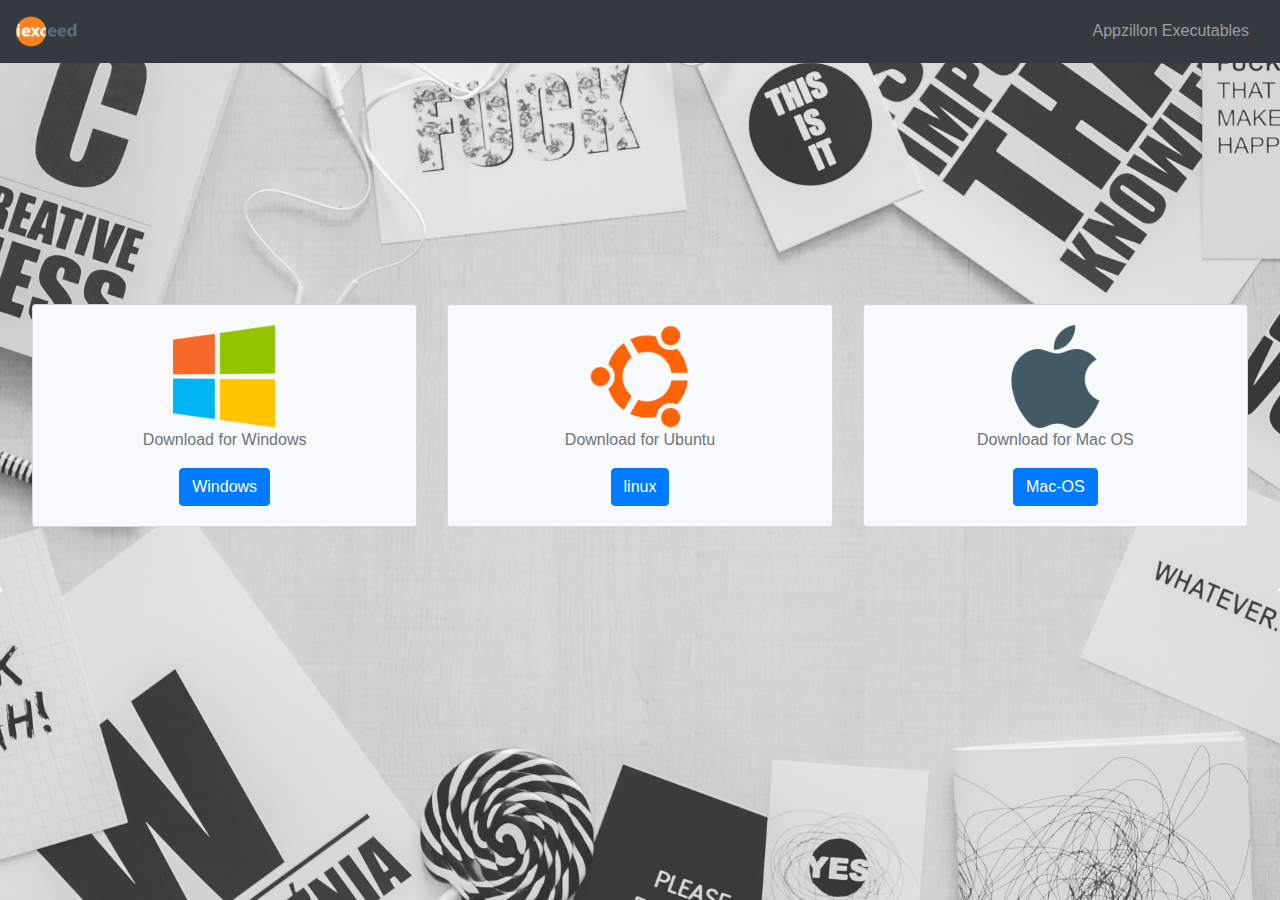
==== Appzillon/index.html @ eced7a41 "All" ====
<!DOCTYPE html>
<html lang="en">
  <head>
    <title>Appzillon</title>
  <meta charset="utf-8">
  <meta name="viewport" content="width=device-width, initial-scale=1">
  <link rel="stylesheet" href="https://maxcdn.bootstrapcdn.com/bootstrap/4.1.3/css/bootstrap.min.css">
  <script src="https://ajax.googleapis.com/ajax/libs/jquery/3.3.1/jquery.min.js"></script>
  <script src="https://cdnjs.cloudflare.com/ajax/libs/popper.js/1.14.3/umd/popper.min.js"></script>
  <script src="https://maxcdn.bootstrapcdn.com/bootstrap/4.1.3/js/bootstrap.min.js"></script>
  <script src="scripts\route.js"></script> 
  <style>
html {
    background-image: url(mainbg.jpg);
    background-repeat: no-repeat;
    background-position: center;
    background-size: cover;
    width: 100%;
    height: 100%;
}
.jumbotron{
margin-bottom:0
}
.footer {
    position: fixed;
    left: 0;
    bottom: 0;
    width: 100%;
    text-align: right;
}
  </style>
  </head>

</head>

<body>
 <!-- ============================NAVBAR========================================== -->
<nav class="navbar navbar-expand-sm bg-dark navbar-dark fixed-top">
  <!-- Brand/logo -->
  <a class="navbar-brand" href="#">
    <img src=".\images\i-exceed.png" alt="logo" style="width:30%;">
  </a>

<div class="container justify-content-end">
  <span class="navbar-text">
    Appzillon Executables
  </span>
</div>
</nav>


<!-- ============================Appzillon-Logo========================================== -->
<!-- 
<div class="jumbotron" style="background: url(images/mainbg.jpg) no-repeat center center fixed; -webkit-background-size: cover; -moz-background-size: cover; -o-background-size: cover; background-size: cover;">
  <br></br>
  <img src="images\Appzillon-Logo.png" class="mx-auto d-block">
</div> -->
<!-- ============================Download-Cards========================================== -->
<div class="jumbotron" style="background: url(images/mainbg.jpg) no-repeat center center fixed; -webkit-background-size: cover; -moz-background-size: cover; -o-background-size: cover; background-size: cover;">
  <br></br><br></br><br></br><br></br><br></br>
  <div class="card-deck">
    <div class="card bg-light">
      <div class="card-body text-center">
	<img class="card-img-top" src=".\images\win.png" alt="Card image" style="width:30%">
        <p class="card-text text-muted">Download for Windows</p>
	<button type="button" onclick="windows()" class="btn btn-primary">Windows</button>
      </div>
    </div>
    <div class="card bg-light">
      <div class="card-body text-center"><img class="card-img-top" src=".\images\OS_Ubuntu.png" alt="Card image" style="width:30%">
        <p class="card-text text-muted">Download for Ubuntu</p>
	<button type="button" onclick="linux()" class="btn btn-primary">linux</button>
      </div>
    </div>
    <div class="card bg-light">
      <div class="card-body text-center"><img class="card-img-top" src=".\images\mac.png" alt="Card image" style="width:30%">
        <p class="card-text text-muted">Download for Mac OS</p>
	<button type="button" onclick="macos()" class="btn btn-primary">Mac-OS</button>
      </div>
    </div> 
  </div>
</div>


<!-- 
<div class="footer bg-dark">
    <a class="navbar-brand" href="#">
        <img src=".\images\Appzillon-Logo.png" alt="logo" style="width:10%;">
    </a>
     
</div> -->




</body>
</html>
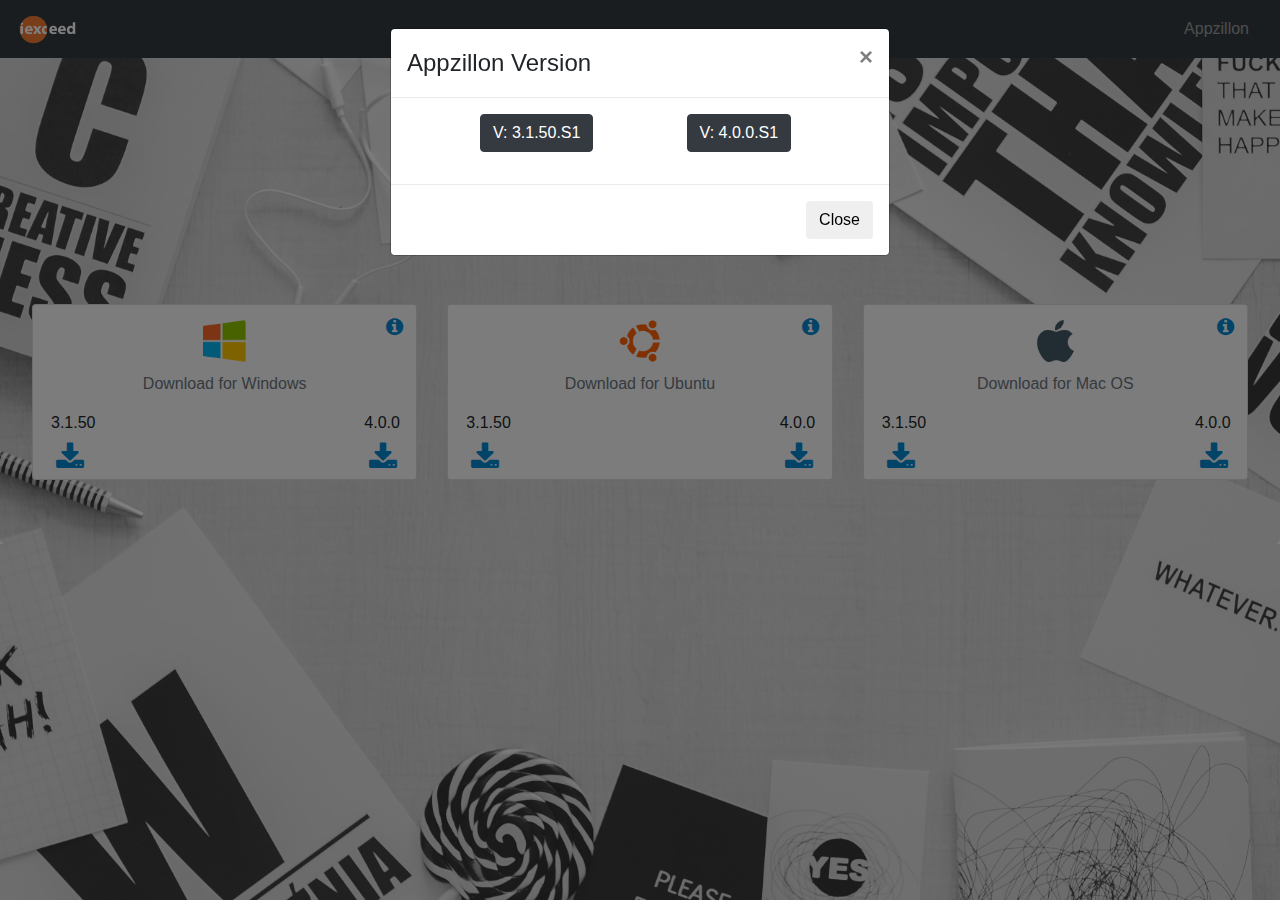
==== commit 6213632f: "All" ====
--- a/Appzillon/index.html
+++ b/Appzillon/index.html
@@ -1,17 +1,20 @@
 <!DOCTYPE html>
 <html lang="en">
-  <head>
-    <title>Appzillon</title>
+
+<head>
+  <title>Appzillon</title>
   <meta charset="utf-8">
   <meta name="viewport" content="width=device-width, initial-scale=1">
   <link rel="stylesheet" href="https://maxcdn.bootstrapcdn.com/bootstrap/4.1.3/css/bootstrap.min.css">
   <script src="https://ajax.googleapis.com/ajax/libs/jquery/3.3.1/jquery.min.js"></script>
   <script src="https://cdnjs.cloudflare.com/ajax/libs/popper.js/1.14.3/umd/popper.min.js"></script>
   <script src="https://maxcdn.bootstrapcdn.com/bootstrap/4.1.3/js/bootstrap.min.js"></script>
-  <script src="scripts\route.js"></script> 
+  <link href="https://maxcdn.bootstrapcdn.com/font-awesome/4.7.0/css/font-awesome.min.css" rel="stylesheet">
+  <script src="scripts\route.js"></script>
+  <script src="scripts\load.js"></script>
   <style>
-html {
-    background-image: url(mainbg.jpg);
+    html {
+    background-image: url(./images/mainbg.jpg);
     background-repeat: no-repeat;
     background-position: center;
     background-size: cover;
@@ -20,6 +23,7 @@
 }
 .jumbotron{
 margin-bottom:0
+
 }
 .footer {
     position: fixed;
@@ -28,61 +32,310 @@
     width: 100%;
     text-align: right;
 }
+.fa {
+    font-size: 30px;
+}
+.fa-info-circle{
+    color: #0288D1;
+    font-size: 20px;
+    position: absolute;
+    right: 0;
+    top: 5px;
+}
+.fa-download{
+  margin: 20px 0 0 0;
+}
+html [type=button] {
+    -webkit-appearance: none;
+}
+.downloadBtn {
+  float: left;
+}
+.downloadBtn p {
+  margin-bottom: 0;
+}
+.modal-body p {
+  display: inline-block;
+  width: 40%;
+}
+.versionName {
+  margin-left: 18px;
+  float: left;
+  clear: both;
+}
+.downloadBtn span.btn.fa.fa-download {
+  float: left;
+  clear: both;
+  margin-top: 0;
+  margin-left: 10px;
+}
+.downloadBtn .pull-right {
+  margin-right: 3px;
+}
+.card-body {
+  padding: 15px;
+}
+.card-text.text-muted {
+  margin-top: 10px;
+}
   </style>
-  </head>
 
 </head>
 
 <body>
- <!-- ============================NAVBAR========================================== -->
-<nav class="navbar navbar-expand-sm bg-dark navbar-dark fixed-top">
-  <!-- Brand/logo -->
-  <a class="navbar-brand" href="#">
-    <img src=".\images\i-exceed.png" alt="logo" style="width:30%;">
-  </a>
-
-<div class="container justify-content-end">
-  <span class="navbar-text">
-    Appzillon Executables
-  </span>
-</div>
-</nav>
-
-
-<!-- ============================Appzillon-Logo========================================== -->
-<!-- 
+
+
+  <div class="container">
+    <div id="myModal1" class="modal fade" role="dialog">
+      <div class="modal-dialog">
+        <!-- Modal content-->
+        <div class="modal-content">
+          <div class="modal-header">
+            <h4 class="modal-title ">Appzillon Version</h4>
+            <button type="button" class="close" data-dismiss="modal">&times;</button>
+            <!-- <h4 class="modal-title">Modal Header</h4> -->
+          </div>
+          <div class="modal-body">
+            <!-- <p>Some text in the modal.</p> -->
+            <p class="pull-right"><button type="button" onclick="windows()" class="btn btn-dark pull-left" data-dismiss="modal">V:
+                4.0.0.S1</button></p>
+            <p class="pull-left"><button type="button" onclick="windows()" class="btn btn-dark pull-right" data-dismiss="modal">V:
+                3.1.50.S1</button></p>
+          </div>
+          <div class="modal-footer">
+            <button type="button" class="btn btn-default" data-dismiss="modal">Close</button>
+          </div>
+        </div>
+
+      </div>
+    </div>
+  </div>
+
+
+
+  <!-- ============================NAVBAR========================================== -->
+  <nav class="navbar navbar-expand-sm bg-dark navbar-dark fixed-top">
+    <!-- Brand/logo -->
+    <a class="navbar-brand justify-content-start" href="#">
+      <img src=".\images\i-exceed-01.png" alt="logo" style="width:20%;">
+    </a>
+    <div class="container justify-content-end">
+      <span class="navbar-text">
+        Appzillon
+      </span>
+    </div>
+
+  </nav>
+
+
+
+
+
+  <!-- ============================Appzillon-Logo========================================== -->
+  <!-- 
 <div class="jumbotron" style="background: url(images/mainbg.jpg) no-repeat center center fixed; -webkit-background-size: cover; -moz-background-size: cover; -o-background-size: cover; background-size: cover;">
   <br></br>
   <img src="images\Appzillon-Logo.png" class="mx-auto d-block">
 </div> -->
-<!-- ============================Download-Cards========================================== -->
-<div class="jumbotron" style="background: url(images/mainbg.jpg) no-repeat center center fixed; -webkit-background-size: cover; -moz-background-size: cover; -o-background-size: cover; background-size: cover;">
-  <br></br><br></br><br></br><br></br><br></br>
-  <div class="card-deck">
-    <div class="card bg-light">
-      <div class="card-body text-center">
-	<img class="card-img-top" src=".\images\win.png" alt="Card image" style="width:30%">
-        <p class="card-text text-muted">Download for Windows</p>
-	<button type="button" onclick="windows()" class="btn btn-primary">Windows</button>
-      </div>
-    </div>
-    <div class="card bg-light">
-      <div class="card-body text-center"><img class="card-img-top" src=".\images\OS_Ubuntu.png" alt="Card image" style="width:30%">
-        <p class="card-text text-muted">Download for Ubuntu</p>
-	<button type="button" onclick="linux()" class="btn btn-primary">linux</button>
-      </div>
-    </div>
-    <div class="card bg-light">
-      <div class="card-body text-center"><img class="card-img-top" src=".\images\mac.png" alt="Card image" style="width:30%">
-        <p class="card-text text-muted">Download for Mac OS</p>
-	<button type="button" onclick="macos()" class="btn btn-primary">Mac-OS</button>
-      </div>
-    </div> 
-  </div>
-</div>
-
-
-<!-- 
+  <!-- ============================Download-Cards========================================== -->
+  <div class="jumbotron" style="background: url(images/mainbg.jpg) no-repeat center center fixed; -webkit-background-size: cover; -moz-background-size: cover; -o-background-size: cover; background-size: cover;">
+    <br></br><br></br><br></br><br></br><br></br>
+    <div class="card-deck">
+      <div class="card bg-light">
+        <div class="card-body text-center">
+          <i class=" btn fa fa-info-circle pull-right" type="button" data-toggle="modal" data-target="#windows"></i>
+          <img class="card-img-top" src=".\images\win.png" alt="Card image" style="width:12%">
+          <p class="card-text text-muted">Download for Windows</p>
+        </div>
+        <div class="downloadBtn">
+          <div class="pull-left">
+            <span class="versionName">3.1.50</span>
+            <span onclick="windows()" class="btn fa fa-download pull-left" style="color:#0288D1"></span>
+          </div>
+          <div class="pull-right">
+            <span class="versionName">4.0.0</span>
+            <span onclick="windows()" class="btn fa fa-download pull-right" style="color:#0288D1"></span>
+          </div>
+        </div>
+      </div>
+      <div class="card bg-light">
+        <div class="card-body text-center">
+          <i class=" btn fa fa-info-circle pull-right" type="button" data-toggle="modal" data-target="#ubuntu"></i>
+          <img class="card-img-top" src=".\images\OS_Ubuntu.png" alt="Card image" style="width:12%">
+          <p class="card-text text-muted">Download for Ubuntu</p>
+        </div>
+        <div class="downloadBtn">
+          <div class="pull-left">
+            <span class="versionName">3.1.50</span>
+            <span onclick="linux()" class="btn fa fa-download pull-left" style="color:#0288D1"></span>
+          </div>
+          <div class="pull-right">
+            <span class="versionName">4.0.0</span>
+            <span onclick="linux()" class="btn fa fa-download pull-right" style="color:#0288D1"></span>
+          </div>
+        </div>
+
+      </div>
+      <div class="card bg-light">
+        <div class="card-body text-center">
+          <i class=" btn fa fa-info-circle pull-right" type="button" data-toggle="modal" data-target="#macos"></i>
+          <img class="card-img-top" src=".\images\mac.png" alt="Card image" style="width:12%">
+          <p class="card-text text-muted">Download for Mac OS</p>
+        </div>
+          <div class="downloadBtn">
+              <div class="pull-left">
+                  <span class="versionName">3.1.50</span>
+                  <span onclick="macos()" class="btn fa fa-download pull-left" style="color:#0288D1"></span>
+                </div>
+                <div class="pull-right">
+                  <span class="versionName">4.0.0</span>
+                  <span onclick="macos()" class="btn fa fa-download pull-right" style="color:#0288D1"></span>
+                </div>   
+          </div>
+      </div>
+    </div>
+  </div>
+
+
+  <!--######################     WINDOWS     ########################-->
+
+  <div class="modal fade" id="windows">
+    <div class="modal-dialog">
+      <div class="modal-content">
+
+        <!-- Modal Header -->
+        <div class="modal-header">
+          <h4 class="modal-title">Appzillon-Windows</h4>
+          <button type="button" class="close" data-dismiss="modal">×</button>
+        </div>
+
+        <!-- Modal body -->
+        <div class="modal-body">
+          <ul class="list-group">
+            <li class="list-group-item d-flex justify-content-between align-items-center">
+              Click on Download Icon and Download the Appzillon.exe file.
+              <span class="badge badge-primary badge-pill pull-left">Step 1</span>
+            </li>
+            <li class="list-group-item d-flex justify-content-between align-items-center">
+              Copy/Cut and Paste the application on Your Desktop.
+              <span class="badge badge-primary badge-pill">Step 2</span>
+            </li>
+            <li class="list-group-item d-flex justify-content-between align-items-center">
+              <img src=".\images\Appzillon-Logo.png" alt="Card image" style="width:5%">
+              <span style="margin-left: -108px;">Double Click the Appzillon icon.</span>
+              <span class="badge badge-primary badge-pill">Step 3</span>
+            </li>
+            <li class="list-group-item disabled d-flex justify-content-between align-items-center">
+              Appzillon LIVE
+          </ul>
+        </div>
+
+        <!-- Modal footer -->
+        <div class="modal-footer">
+          <button type="button" onclick="windows()" class="btn btn-dark pull-left" data-dismiss="modal">Download</button>
+          <button type="button" class="btn btn-danger" data-dismiss="modal">Close</button>
+        </div>
+
+      </div>
+    </div>
+  </div>
+  <!--######################     WINDOWS-END     ########################-->
+
+
+  <!--######################     UBUNTU     ########################-->
+
+  <div class="modal fade" id="ubuntu">
+    <div class="modal-dialog">
+      <div class="modal-content">
+
+        <!-- Modal Header -->
+        <div class="modal-header">
+          <h4 class="modal-title">Appzillon-Ubuntu</h4>
+          <button type="button" class="close" data-dismiss="modal">×</button>
+        </div>
+
+        <!-- Modal body -->
+        <div class="modal-body">
+          <ul class="list-group">
+            <li class="list-group-item d-flex justify-content-between align-items-center">
+              Click on Download-Icon and save the Appzillon Executable.
+              <span class="badge badge-primary badge-pill pull-left">Step 1</span>
+            </li>
+            <li class="list-group-item d-flex justify-content-between align-items-center">
+              Copy/Cut and Paste the application on Your Home/Desktop.
+              <span class="badge badge-primary badge-pill">Step 2</span>
+            </li>
+            <li class="list-group-item d-flex justify-content-between align-items-center">
+              <span>Double Click the Appzillon application.</span>
+              <span class="badge badge-primary badge-pill">Step 3</span>
+            </li>
+            <li class="list-group-item disabled d-flex justify-content-between align-items-center">
+              Appzillon LIVE
+          </ul>
+        </div>
+
+        <!-- Modal footer -->
+        <div class="modal-footer">
+          <button type="button" onclick="linux()" class="btn btn-dark pull-left" data-dismiss="modal">Download</button>
+          <button type="button" class="btn btn-danger" data-dismiss="modal">Close</button>
+        </div>
+
+      </div>
+    </div>
+  </div>
+  <!--######################     UBUNTU-END     ########################-->
+
+
+
+
+  <!--######################     MAC     ########################-->
+
+  <div class="modal fade" id="macos">
+    <div class="modal-dialog">
+      <div class="modal-content">
+
+        <!-- Modal Header -->
+        <div class="modal-header">
+          <h4 class="modal-title">Appzillon-MAC</h4>
+          <button type="button" class="close" data-dismiss="modal">×</button>
+        </div>
+
+        <!-- Modal body -->
+        <div class="modal-body">
+          <ul class="list-group">
+            <li class="list-group-item d-flex justify-content-between align-items-center">
+              Click on Download-Icon and save the Appzillon.zip file.
+              <span class="badge badge-primary badge-pill pull-left">Step 1</span>
+            </li>
+            <li class="list-group-item d-flex justify-content-between align-items-center">
+              Navigate to the Downloaded .zip file and Extract.
+              <span class="badge badge-primary badge-pill">Step 2</span>
+            </li>
+            <li class="list-group-item d-flex justify-content-between align-items-center">
+              Copy the Appzillon application and paste it into Application/Desktop.
+              <span class="badge badge-primary badge-pill">Step 2</span>
+            </li>
+            <li class="list-group-item d-flex justify-content-between align-items-center">
+              <img src=".\images\Appzillon-Logo.png" alt="Card image" style="width:5%">
+              <span style="margin-left: -108px;">Double Click the Appzillon-icon.</span>
+              <span class="badge badge-primary badge-pill">Step 3</span>
+            </li>
+            <li class="list-group-item disabled d-flex justify-content-between align-items-center">
+              Appzillon LIVE
+          </ul>
+        </div>
+
+        <!-- Modal footer -->
+        <div class="modal-footer">
+          <button type="button" onclick="macos()" class="btn btn-dark pull-left" data-dismiss="modal">Download</button>
+          <button type="button" class="btn btn-danger" data-dismiss="modal">Close</button>
+        </div>
+
+      </div>
+    </div>
+  </div>
+  <!--######################     MAC-END     ########################-->
+  <!-- 
 <div class="footer bg-dark">
     <a class="navbar-brand" href="#">
         <img src=".\images\Appzillon-Logo.png" alt="logo" style="width:10%;">
@@ -91,7 +344,6 @@
 </div> -->
 
 
-
-
 </body>
-</html>
+
+</html>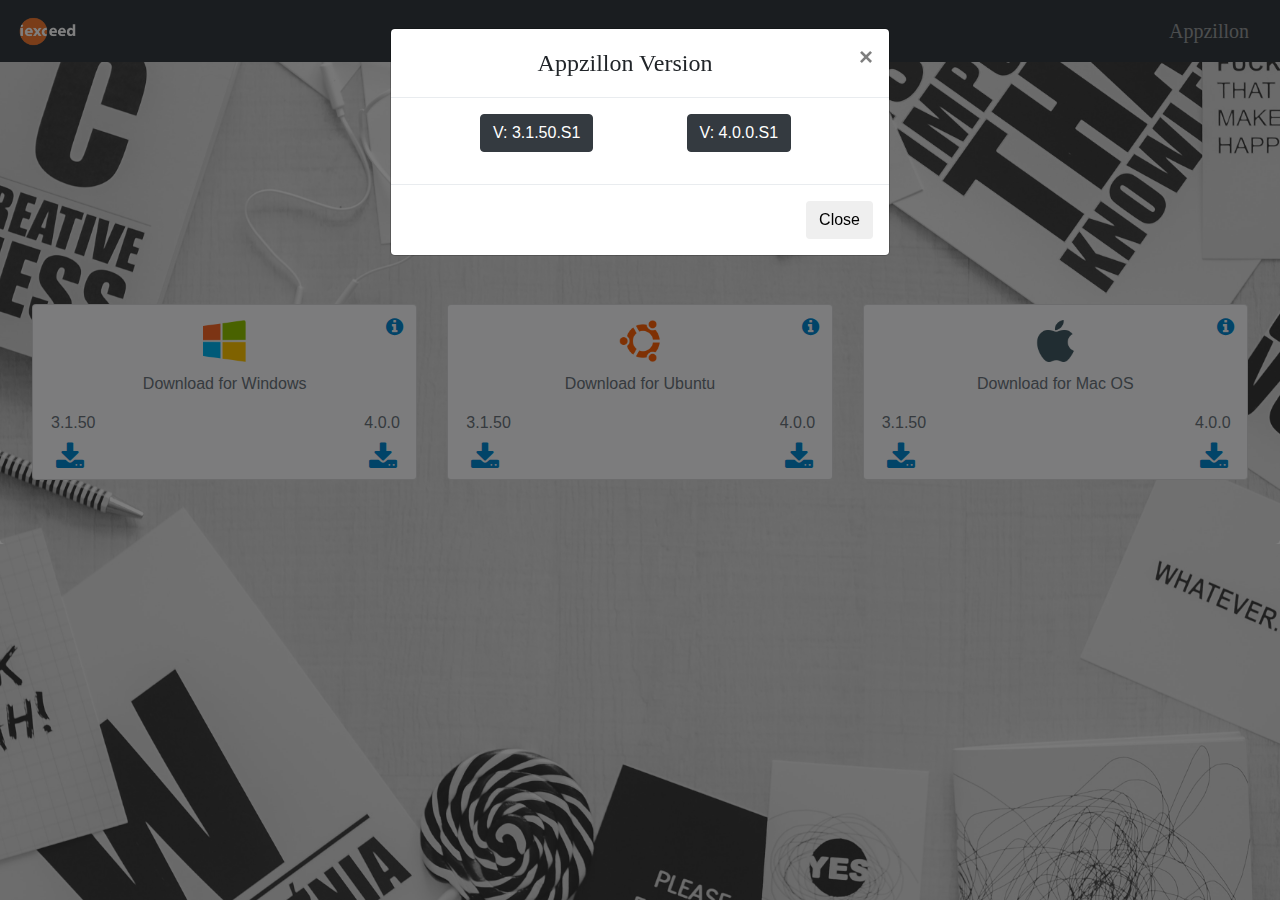
==== commit e17c504e: "All" ====
--- a/Appzillon/index.html
+++ b/Appzillon/index.html
@@ -21,6 +21,11 @@
     width: 100%;
     height: 100%;
 }
+.navbar-text{
+  font-family:"bisque";
+  src: url("./fonts/bisque.ttf") format("regular");
+  font-size: 20px;
+}
 .jumbotron{
 margin-bottom:0
 
@@ -78,6 +83,10 @@
 .card-text.text-muted {
   margin-top: 10px;
 }
+.modal-title{
+  font-family:"bisque";
+  src: url("./fonts/bisque.ttf") format("regular");
+}
   </style>
 
 </head>
@@ -91,7 +100,7 @@
         <!-- Modal content-->
         <div class="modal-content">
           <div class="modal-header">
-            <h4 class="modal-title ">Appzillon Version</h4>
+            <h4 class="col modal-title text-center">Appzillon Version</h4>
             <button type="button" class="close" data-dismiss="modal">&times;</button>
             <!-- <h4 class="modal-title">Modal Header</h4> -->
           </div>
@@ -149,11 +158,11 @@
         </div>
         <div class="downloadBtn">
           <div class="pull-left">
-            <span class="versionName">3.1.50</span>
+            <span class="versionName text-muted">3.1.50</span>
             <span onclick="windows()" class="btn fa fa-download pull-left" style="color:#0288D1"></span>
           </div>
           <div class="pull-right">
-            <span class="versionName">4.0.0</span>
+            <span class="versionName text-muted">4.0.0</span>
             <span onclick="windows()" class="btn fa fa-download pull-right" style="color:#0288D1"></span>
           </div>
         </div>
@@ -166,11 +175,11 @@
         </div>
         <div class="downloadBtn">
           <div class="pull-left">
-            <span class="versionName">3.1.50</span>
+            <span class="versionName text-muted">3.1.50</span>
             <span onclick="linux()" class="btn fa fa-download pull-left" style="color:#0288D1"></span>
           </div>
           <div class="pull-right">
-            <span class="versionName">4.0.0</span>
+            <span class="versionName text-muted">4.0.0</span>
             <span onclick="linux()" class="btn fa fa-download pull-right" style="color:#0288D1"></span>
           </div>
         </div>
@@ -184,11 +193,11 @@
         </div>
           <div class="downloadBtn">
               <div class="pull-left">
-                  <span class="versionName">3.1.50</span>
+                  <span class="versionName text-muted">3.1.50</span>
                   <span onclick="macos()" class="btn fa fa-download pull-left" style="color:#0288D1"></span>
                 </div>
                 <div class="pull-right">
-                  <span class="versionName">4.0.0</span>
+                  <span class="versionName text-muted">4.0.0</span>
                   <span onclick="macos()" class="btn fa fa-download pull-right" style="color:#0288D1"></span>
                 </div>   
           </div>
@@ -205,7 +214,7 @@
 
         <!-- Modal Header -->
         <div class="modal-header">
-          <h4 class="modal-title">Appzillon-Windows</h4>
+          <h4 class="col modal-title text-center">Appzillon-Windows</h4>
           <button type="button" class="close" data-dismiss="modal">×</button>
         </div>
 
@@ -250,7 +259,7 @@
 
         <!-- Modal Header -->
         <div class="modal-header">
-          <h4 class="modal-title">Appzillon-Ubuntu</h4>
+          <h4 class="col modal-title text-center">Appzillon-Ubuntu</h4>
           <button type="button" class="close" data-dismiss="modal">×</button>
         </div>
 
@@ -296,7 +305,7 @@
 
         <!-- Modal Header -->
         <div class="modal-header">
-          <h4 class="modal-title">Appzillon-MAC</h4>
+          <h4 class="col modal-title text-center">Appzillon-MAC</h4>
           <button type="button" class="close" data-dismiss="modal">×</button>
         </div>
 
